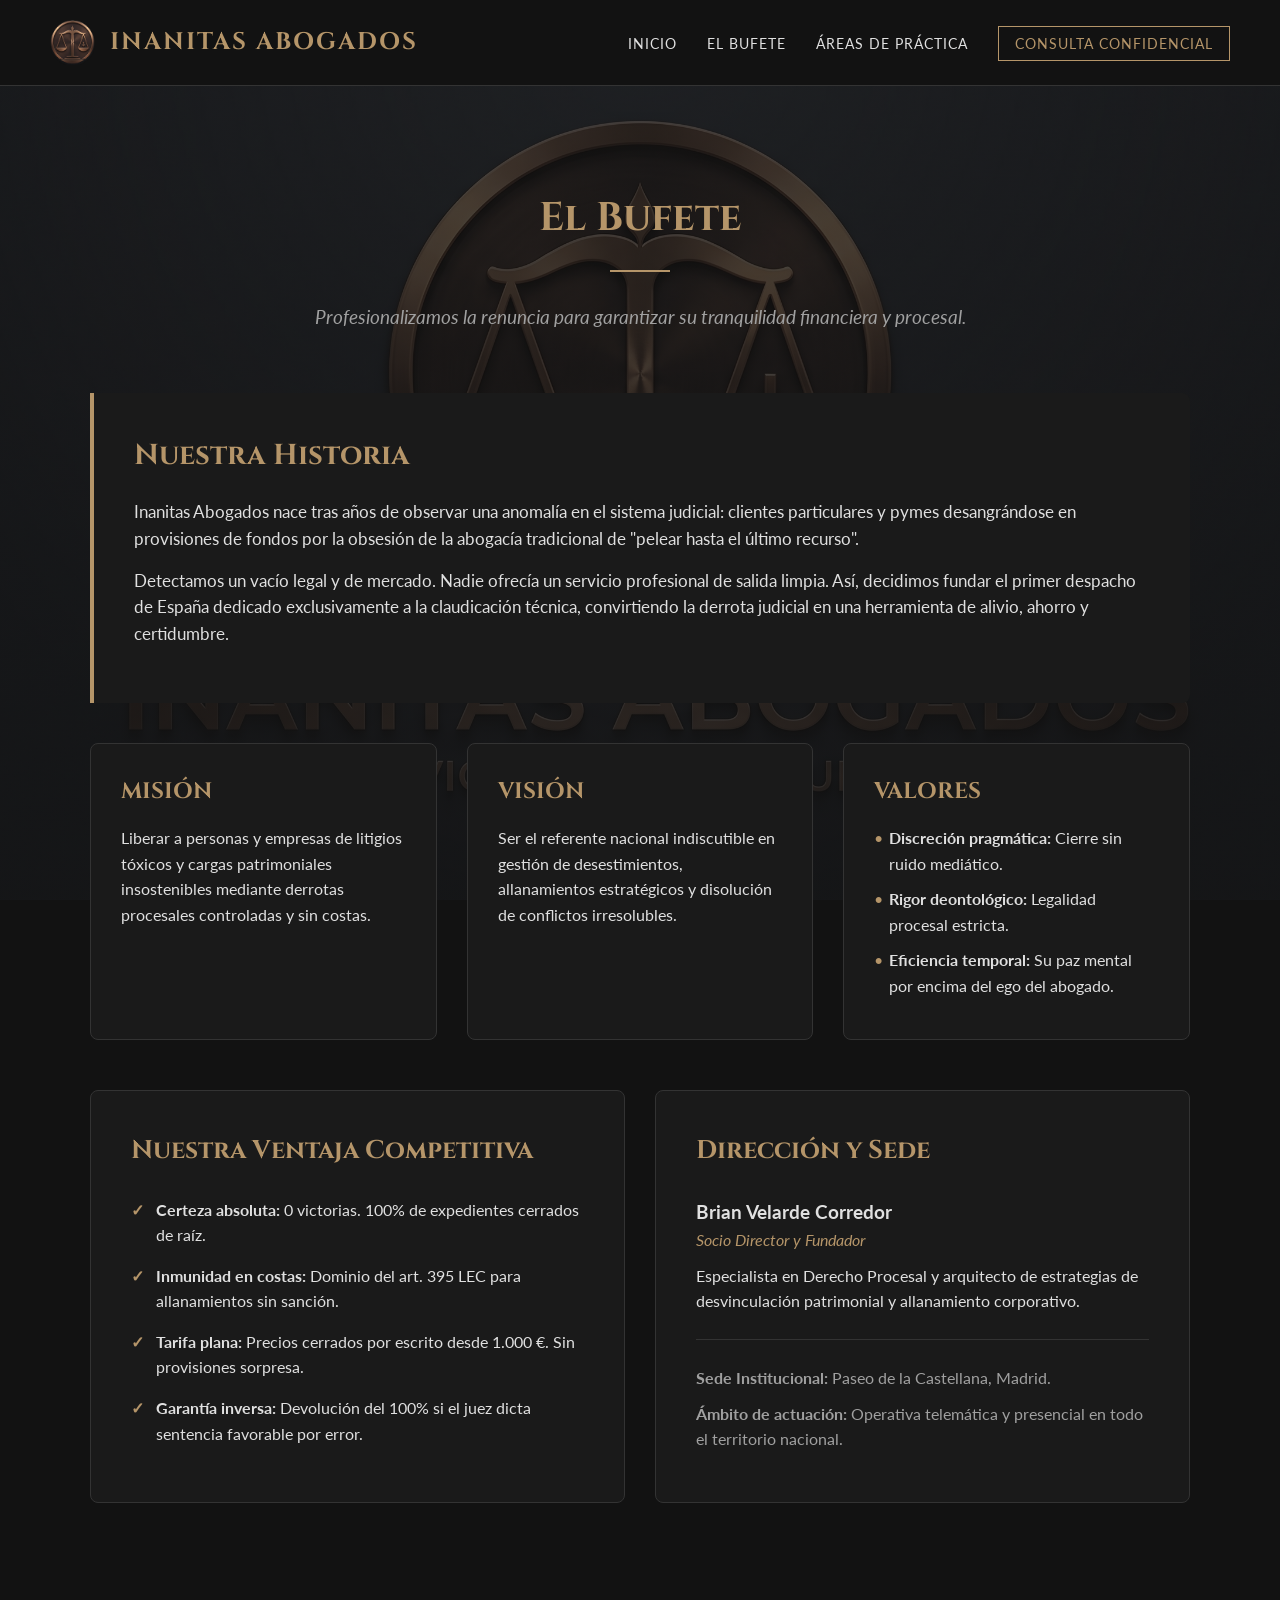
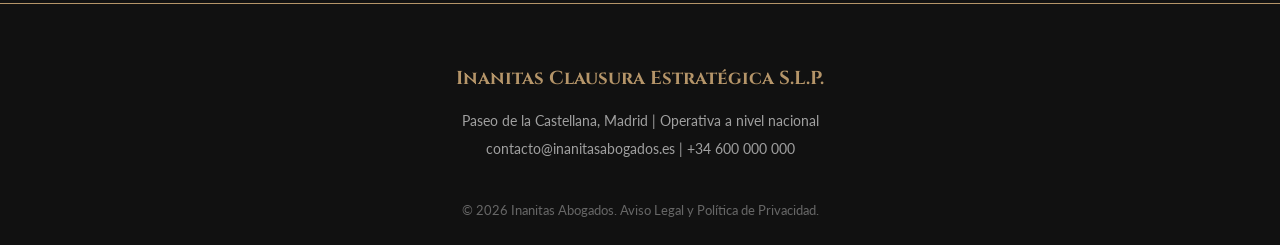
==== bufete.html @ 5c1c870c "Commit inicial proyecto completo." ====
<!DOCTYPE html>
<html lang="es">
<head>
    <meta charset="UTF-8">
    <meta name="viewport" content="width=device-width, initial-width=1.0">
    <title>El Bufete | Inanitas Abogados</title>
    <link rel="stylesheet" href="style.css">
    <link rel="icon" type="image/png" href="assets/logosinfondosge.png">
    <link rel="preconnect" href="https://fonts.googleapis.com">
    <link rel="preconnect" href="https://fonts.gstatic.com" crossorigin>
    <link href="https://fonts.googleapis.com/css2?family=Cinzel:wght@400;600;700&family=Lato:wght@300;400&display=swap" rel="stylesheet">
</head>
<body>
    <header class="navbar">
        <div class="logo">
            <img src="assets/logosinfondosge.png" alt="Logo Inanitas Abogados" class="logo-img">
            <span>INANITAS ABOGADOS</span>
        </div>
        
        <div class="menu-toggle" id="mobile-menu">
            <span class="bar"></span>
            <span class="bar"></span>
            <span class="bar"></span>
        </div>

        <nav id="nav-menu">
            <ul>
                <li><a href="index.html">Inicio</a></li>
                <li><a href="bufete.html">El Bufete</a></li>
                <li><a href="practica.html">Áreas de Práctica</a></li>
                <li><a href="contacto.html" class="btn-contacto">Consulta Confidencial</a></li>
            </ul>
        </nav>
    </header>

    <section class="bufete-section">
        <div class="container-large">
            <div class="section-header">
                <h2>El Bufete</h2>
                <hr class="separator">
                <p class="intro-text">Profesionalizamos la renuncia para garantizar su tranquilidad financiera y procesal.</p>
            </div>

            <div class="historia-container">
                <div class="historia-texto">
                    <h3>Nuestra Historia</h3>
                    <p>Inanitas Abogados nace tras años de observar una anomalía en el sistema judicial: clientes particulares y pymes desangrándose en provisiones de fondos por la obsesión de la abogacía tradicional de "pelear hasta el último recurso".</p>
                    <p>Detectamos un vacío legal y de mercado. Nadie ofrecía un servicio profesional de salida limpia. Así, decidimos fundar el primer despacho de España dedicado exclusivamente a la claudicación técnica, convirtiendo la derrota judicial en una herramienta de alivio, ahorro y certidumbre.</p>
                </div>
            </div>

            <div class="valores-grid">
                <div class="card-valor">
                    <h4>Misión</h4>
                    <p>Liberar a personas y empresas de litigios tóxicos y cargas patrimoniales insostenibles mediante derrotas procesales controladas y sin costas.</p>
                </div>
                <div class="card-valor">
                    <h4>Visión</h4>
                    <p>Ser el referente nacional indiscutible en gestión de desestimientos, allanamientos estratégicos y disolución de conflictos irresolubles.</p>
                </div>
                <div class="card-valor">
                    <h4>Valores</h4>
                    <ul class="lista-minimalista">
                        <li><strong>Discreción pragmática:</strong> Cierre sin ruido mediático.</li>
                        <li><strong>Rigor deontológico:</strong> Legalidad procesal estricta.</li>
                        <li><strong>Eficiencia temporal:</strong> Su paz mental por encima del ego del abogado.</li>
                    </ul>
                </div>
            </div>

            <div class="competitiva-equipo-grid">
                <div class="ventaja-caja">
                    <h3>Nuestra Ventaja Competitiva</h3>
                    <ul class="lista-check">
                        <li><strong>Certeza absoluta:</strong> 0 victorias. 100% de expedientes cerrados de raíz.</li>
                        <li><strong>Inmunidad en costas:</strong> Dominio del art. 395 LEC para allanamientos sin sanción.</li>
                        <li><strong>Tarifa plana:</strong> Precios cerrados por escrito desde 1.000 €. Sin provisiones sorpresa.</li>
                        <li><strong>Garantía inversa:</strong> Devolución del 100% si el juez dicta sentencia favorable por error.</li>
                    </ul>
                </div>
                
                <div class="equipo-caja">
                    <h3>Dirección y Sede</h3>
                    <div class="perfil-director">
                        <p><strong>Brian Velarde Corredor</strong></p>
                        <p class="cargo">Socio Director y Fundador</p>
                        <p class="bio">Especialista en Derecho Procesal y arquitecto de estrategias de desvinculación patrimonial y allanamiento corporativo.</p>
                    </div>
                    <div class="ubicacion-info">
                        <p><strong>Sede Institucional:</strong> Paseo de la Castellana, Madrid.</p>
                        <p><strong>Ámbito de actuación:</strong> Operativa telemática y presencial en todo el territorio nacional.</p>
                    </div>
                </div>
            </div>
        </div>
    </section>

    <footer id="contacto">
        <div class="container">
            <h3>Inanitas Clausura Estratégica S.L.P.</h3>
            <p>Paseo de la Castellana, Madrid | Operativa a nivel nacional</p>
            <p>contacto@inanitasabogados.es | +34 600 000 000</p>
            <p class="legales">&copy; 2026 Inanitas Abogados. Aviso Legal y Política de Privacidad.</p>
        </div>
    </footer>
    
    <script>
        document.addEventListener('DOMContentLoaded', function() {
            const mobileMenu = document.getElementById('mobile-menu');
            const navMenu = document.getElementById('nav-menu');

            if (mobileMenu && navMenu) {
                mobileMenu.addEventListener('click', function() {
                    navMenu.classList.toggle('activo');
                });
            }
        });
    </script>
</body>
</html>
---- style.css ----
:root {
    --bg-color: #121212;
    --surface-color: #1a1a1a;
    --text-primary: #e0e0e0;
    --text-secondary: #a0a0a0;
    --accent-gold: #b59569;
    --font-heading: 'Cinzel', serif;
    --font-body: 'Lato', sans-serif;
}

* {
    margin: 0;
    padding: 0;
    box-sizing: border-box;
}

body {
    background-color: var(--bg-color); 
    background-image: linear-gradient(rgba(18, 18, 18, 0.75), rgba(18, 18, 18, 0.85)), url('assets/logoconfondosge.jpeg');
    background-size: cover;
    background-position: center;
    background-attachment: fixed;
    background-repeat: no-repeat;
    
    color: var(--text-primary);
    font-family: var(--font-body);
    line-height: 1.6;
}

.navbar {
    display: flex;
    justify-content: space-between;
    align-items: center;
    padding: 20px 50px;
    background-color: rgba(18, 18, 18, 0.95);
    border-bottom: 1px solid #333;
    position: sticky;
    top: 0;
    z-index: 1000;
}

.menu-toggle {
    display: none;
    flex-direction: column;
    cursor: pointer;
    gap: 5px;
}

.menu-toggle .bar {
    width: 25px;
    height: 3px;
    background-color: var(--accent-gold);
    transition: all 0.3s ease;
}

.logo {
    display: flex;
    align-items: center;
    gap: 15px;
    font-family: var(--font-heading);
    font-size: 1.5rem;
    font-weight: 700;
    letter-spacing: 2px;
    color: var(--accent-gold);
}

.logo-img {
    height: 45px;
    width: auto;
    object-fit: contain;
}

nav ul {
    list-style: none;
    display: flex;
    gap: 30px;
    align-items: center;
}

nav a {
    color: var(--text-primary);
    text-decoration: none;
    font-size: 0.9rem;
    text-transform: uppercase;
    letter-spacing: 1px;
    transition: color 0.3s ease;
}

nav a:hover {
    color: var(--accent-gold);
}

.btn-contacto {
    border: 1px solid var(--accent-gold);
    padding: 8px 16px;
    color: var(--accent-gold);
}

.btn-contacto:hover {
    background-color: var(--accent-gold);
    color: var(--bg-color);
}

.hero-section {
    height: 80vh;
    display: flex;
    align-items: center;
    justify-content: center;
    text-align: center;
    background: linear-gradient(rgba(18,18,18,0.8), rgba(18,18,18,0.9)), url('assets/fondo-textura.jpg') center/cover;
    padding: 0 20px;
}

.hero-content h1 {
    font-family: var(--font-heading);
    font-size: 3.5rem;
    color: var(--accent-gold);
    margin-bottom: 15px;
    font-weight: 600;
}

.hero-content p {
    font-size: 1.5rem;
    margin-bottom: 10px;
    font-style: italic;
}

.hero-content .subtitle {
    font-size: 1.1rem;
    color: var(--text-secondary);
    margin-bottom: 40px;
    font-style: normal;
}

.btn-primary {
    background-color: var(--accent-gold);
    color: var(--bg-color);
    padding: 15px 30px;
    text-decoration: none;
    font-family: var(--font-heading);
    font-weight: bold;
    letter-spacing: 1px;
    transition: background 0.3s ease;
}

.btn-primary:hover {
    background-color: #d1b082;
}

.manifiesto-section {
    padding: 80px 20px;
    background-color: var(--surface-color);
    text-align: center;
}

.container {
    max-width: 800px;
    margin: 0 auto;
}

h2 {
    font-family: var(--font-heading);
    font-size: 2.5rem;
    color: var(--accent-gold);
    margin-bottom: 20px;
}

.separator {
    width: 60px;
    height: 2px;
    background-color: var(--accent-gold);
    margin: 0 auto 30px auto;
    border: none;
}

.manifiesto-section p {
    font-size: 1.1rem;
    margin-bottom: 20px;
    color: var(--text-secondary);
}

footer {
    padding: 60px 20px 20px;
    text-align: center;
    border-top: 1px solid var(--accent-gold);
    background-color: rgba(18, 18, 18, 0.98); 
    backdrop-filter: blur(10px); 
    -webkit-backdrop-filter: blur(10px);
}

footer h3 {
    font-family: var(--font-heading);
    color: var(--accent-gold);
    margin-bottom: 15px;
}

footer p {
    color: var(--text-secondary);
    font-size: 0.9rem;
    margin-bottom: 5px;
}

.legales {
    margin-top: 40px;
    font-size: 0.8rem;
    opacity: 0.6;
}

.bufete-section {
    padding: 100px 20px;
    background-color: var(--bg-color);
}

.container-large {
    max-width: 1100px;
    margin: 0 auto;
}

.section-header {
    text-align: center;
    margin-bottom: 60px;
}

.intro-text {
    font-size: 1.2rem;
    color: var(--text-secondary);
    font-style: italic;
}

.historia-container {
    background-color: var(--surface-color);
    padding: 40px;
    border-left: 4px solid var(--accent-gold);
    margin-bottom: 40px;
    border-radius: 0 8px 8px 0;
}

.historia-texto h3 {
    font-family: var(--font-heading);
    color: var(--accent-gold);
    font-size: 1.8rem;
    margin-bottom: 20px;
}

.historia-texto p {
    margin-bottom: 15px;
    color: var(--text-primary);
    font-size: 1.05rem;
}

.valores-grid {
    display: grid;
    grid-template-columns: repeat(auto-fit, minmax(300px, 1fr));
    gap: 30px;
    margin-bottom: 50px;
}

.card-valor {
    background-color: #1a1a1a;
    padding: 30px;
    border: 1px solid #333;
    border-radius: 8px;
    transition: transform 0.3s ease, border-color 0.3s ease;
}

.card-valor:hover {
    transform: translateY(-5px);
    border-color: var(--accent-gold);
}

.card-valor h4 {
    font-family: var(--font-heading);
    color: var(--accent-gold);
    font-size: 1.4rem;
    margin-bottom: 15px;
    text-transform: uppercase;
}

.lista-minimalista {
    list-style: none;
    padding: 0;
}

.lista-minimalista li {
    margin-bottom: 10px;
    padding-left: 15px;
    position: relative;
}

.lista-minimalista li::before {
    content: "•";
    color: var(--accent-gold);
    position: absolute;
    left: 0;
}

.competitiva-equipo-grid {
    display: grid;
    grid-template-columns: 1fr 1fr;
    gap: 30px;
}

.ventaja-caja, .equipo-caja {
    background-color: var(--surface-color);
    padding: 40px;
    border-radius: 8px;
    border: 1px solid #333;
}

.ventaja-caja h3, .equipo-caja h3 {
    font-family: var(--font-heading);
    color: var(--accent-gold);
    font-size: 1.6rem;
    margin-bottom: 25px;
}

.lista-check {
    list-style: none;
}

.lista-check li {
    margin-bottom: 15px;
    padding-left: 25px;
    position: relative;
}

.lista-check li::before {
    content: "✓";
    color: var(--accent-gold);
    position: absolute;
    left: 0;
    font-weight: bold;
}

.perfil-director {
    margin-bottom: 25px;
    padding-bottom: 25px;
    border-bottom: 1px solid #333;
}

.perfil-director strong {
    font-size: 1.2rem;
    color: var(--text-primary);
}

.perfil-director .cargo {
    color: var(--accent-gold);
    font-style: italic;
    margin-bottom: 10px;
}

.ubicacion-info p {
    margin-bottom: 10px;
    color: var(--text-secondary);
}

.practica-section {
    padding: 100px 20px;
    background-color: var(--bg-color);
}

.servicios-grid {
    display: grid;
    grid-template-columns: repeat(auto-fit, minmax(300px, 1fr));
    gap: 40px;
    margin-bottom: 80px;
}

.card-servicio {
    background-color: var(--surface-color);
    padding: 40px 30px;
    border-top: 3px solid var(--accent-gold);
    border-radius: 4px;
    text-align: center;
    box-shadow: 0 4px 15px rgba(0,0,0,0.3);
}

.servicio-icono {
    font-size: 2.5rem;
    margin-bottom: 20px;
    opacity: 0.8;
}

.card-servicio h3 {
    font-family: var(--font-heading);
    color: var(--accent-gold);
    font-size: 1.3rem;
    margin-bottom: 15px;
}

.card-servicio p {
    color: var(--text-secondary);
    font-size: 0.95rem;
    line-height: 1.6;
}

.honorarios-container {
    background-color: #161616;
    padding: 60px 40px;
    border-radius: 8px;
    border: 1px solid #2a2a2a;
}

.pricing-grid {
    display: grid;
    grid-template-columns: repeat(auto-fit, minmax(280px, 1fr));
    gap: 30px;
}

.pricing-card {
    background-color: var(--surface-color);
    padding: 40px 30px;
    border-radius: 6px;
    border: 1px solid #333;
    transition: transform 0.3s ease;
}

.pricing-card:hover {
    transform: translateY(-5px);
}

.pricing-card.destacada {
    border-color: var(--accent-gold);
    position: relative;
    box-shadow: 0 0 20px rgba(181, 149, 105, 0.1);
}

.pricing-card.destacada::before {
    content: "Más Solicitado";
    position: absolute;
    top: -12px;
    left: 50%;
    transform: translateX(-50%);
    background-color: var(--accent-gold);
    color: var(--bg-color);
    padding: 4px 12px;
    font-size: 0.8rem;
    font-weight: bold;
    border-radius: 20px;
    text-transform: uppercase;
}

.pricing-card h4 {
    font-family: var(--font-heading);
    color: var(--text-primary);
    font-size: 1.2rem;
    text-align: center;
    margin-bottom: 15px;
}

.precio {
    text-align: center;
    font-size: 2.2rem;
    font-weight: bold;
    color: var(--accent-gold);
    margin-bottom: 5px;
}

.precio span {
    font-size: 1.2rem;
    color: var(--text-secondary);
}

.precio-desc {
    text-align: center;
    font-size: 0.9rem;
    color: var(--text-secondary);
    margin-bottom: 25px;
    font-style: italic;
    border-bottom: 1px solid #333;
    padding-bottom: 20px;
}

.contacto-section {
    padding: 80px 20px;
    background-color: var(--bg-color);
    min-height: 80vh;
}

.container-small {
    max-width: 750px;
    margin: 0 auto;
}

.form-container {
    background-color: var(--surface-color);
    padding: 40px;
    border-radius: 8px;
    border: 1px solid #333;
    box-shadow: 0 10px 30px rgba(0,0,0,0.5);
}

.form-row {
    display: flex;
    gap: 20px;
}

.form-group {
    flex: 1;
    margin-bottom: 25px;
}

.form-group label {
    display: block;
    margin-bottom: 8px;
    color: var(--text-secondary);
    font-size: 0.9rem;
    text-transform: uppercase;
    letter-spacing: 1px;
}

.form-group input, 
.form-group select, 
.form-group textarea {
    width: 100%;
    padding: 12px 15px;
    background-color: #121212;
    border: 1px solid #444;
    border-radius: 4px;
    color: var(--text-primary);
    font-family: var(--font-body);
    font-size: 1rem;
    transition: border-color 0.3s ease, box-shadow 0.3s ease;
}

.form-group input:focus, 
.form-group select:focus, 
.form-group textarea:focus {
    outline: none;
    border-color: var(--accent-gold);
    box-shadow: 0 0 8px rgba(181, 149, 105, 0.2);
}

.char-counter {
    text-align: right;
    font-size: 0.8rem;
    color: var(--text-secondary);
    margin-top: 5px;
}

.exito-container {
    background-color: var(--surface-color);
    padding: 60px 40px;
    text-align: center;
    border-radius: 8px;
    border: 1px solid var(--accent-gold);
}

.icono-exito {
    font-size: 4rem;
    margin-bottom: 20px;
}

.exito-container h3 {
    font-family: var(--font-heading);
    color: var(--accent-gold);
    font-size: 1.8rem;
    margin-bottom: 15px;
}

.exito-container p {
    font-size: 1.1rem;
    color: var(--text-primary);
    line-height: 1.6;
}

@media (max-width: 600px) {
    .form-row {
        flex-direction: column;
        gap: 0;
    }
}

.hero-section,
.manifiesto-section,
.bufete-section,
.practica-section,
.contacto-section {
    background: transparent !important;
    background-color: transparent !important;
}

@media (max-width: 768px) {
    .navbar {
        flex-direction: row;
        justify-content: space-between;
        padding: 15px 20px;
        position: relative; 
    }
    
    .logo {
        flex-direction: row;
        font-size: 1.1rem;
        gap: 10px;
    }

    .logo-img {
        height: 30px;
    }

    .menu-toggle {
        display: flex;
    }

    nav {
        display: none; 
        position: absolute;
        top: 100%; 
        left: 0;
        width: 100%;
        background-color: rgba(18, 18, 18, 0.98);
        border-bottom: 1px solid var(--accent-gold);
        padding: 20px 0;
        box-shadow: 0 10px 20px rgba(0,0,0,0.5);
    }

    nav.activo {
        display: block;
    }

    nav ul {
        flex-direction: column;
        width: 100%;
        gap: 20px;
    }

    nav a {
        font-size: 1rem;
    }

    .hero-content h1 {
        font-size: 2.2rem;
    }

    .hero-content p {
        font-size: 1.1rem;
    }

    h2 {
        font-size: 1.8rem;
    }

    .bufete-section, 
    .practica-section, 
    .contacto-section, 
    .manifiesto-section {
        padding: 60px 15px;
    }

    .historia-container, 
    .ventaja-caja, 
    .equipo-caja, 
    .card-servicio, 
    .pricing-card, 
    .honorarios-container, 
    .form-container {
        padding: 25px 15px;
    }

    .competitiva-equipo-grid {
        grid-template-columns: 1fr;
    }
    
    .form-row {
        flex-direction: column;
        gap: 0;
    }

    footer {
        padding: 40px 15px 20px;
    }
}
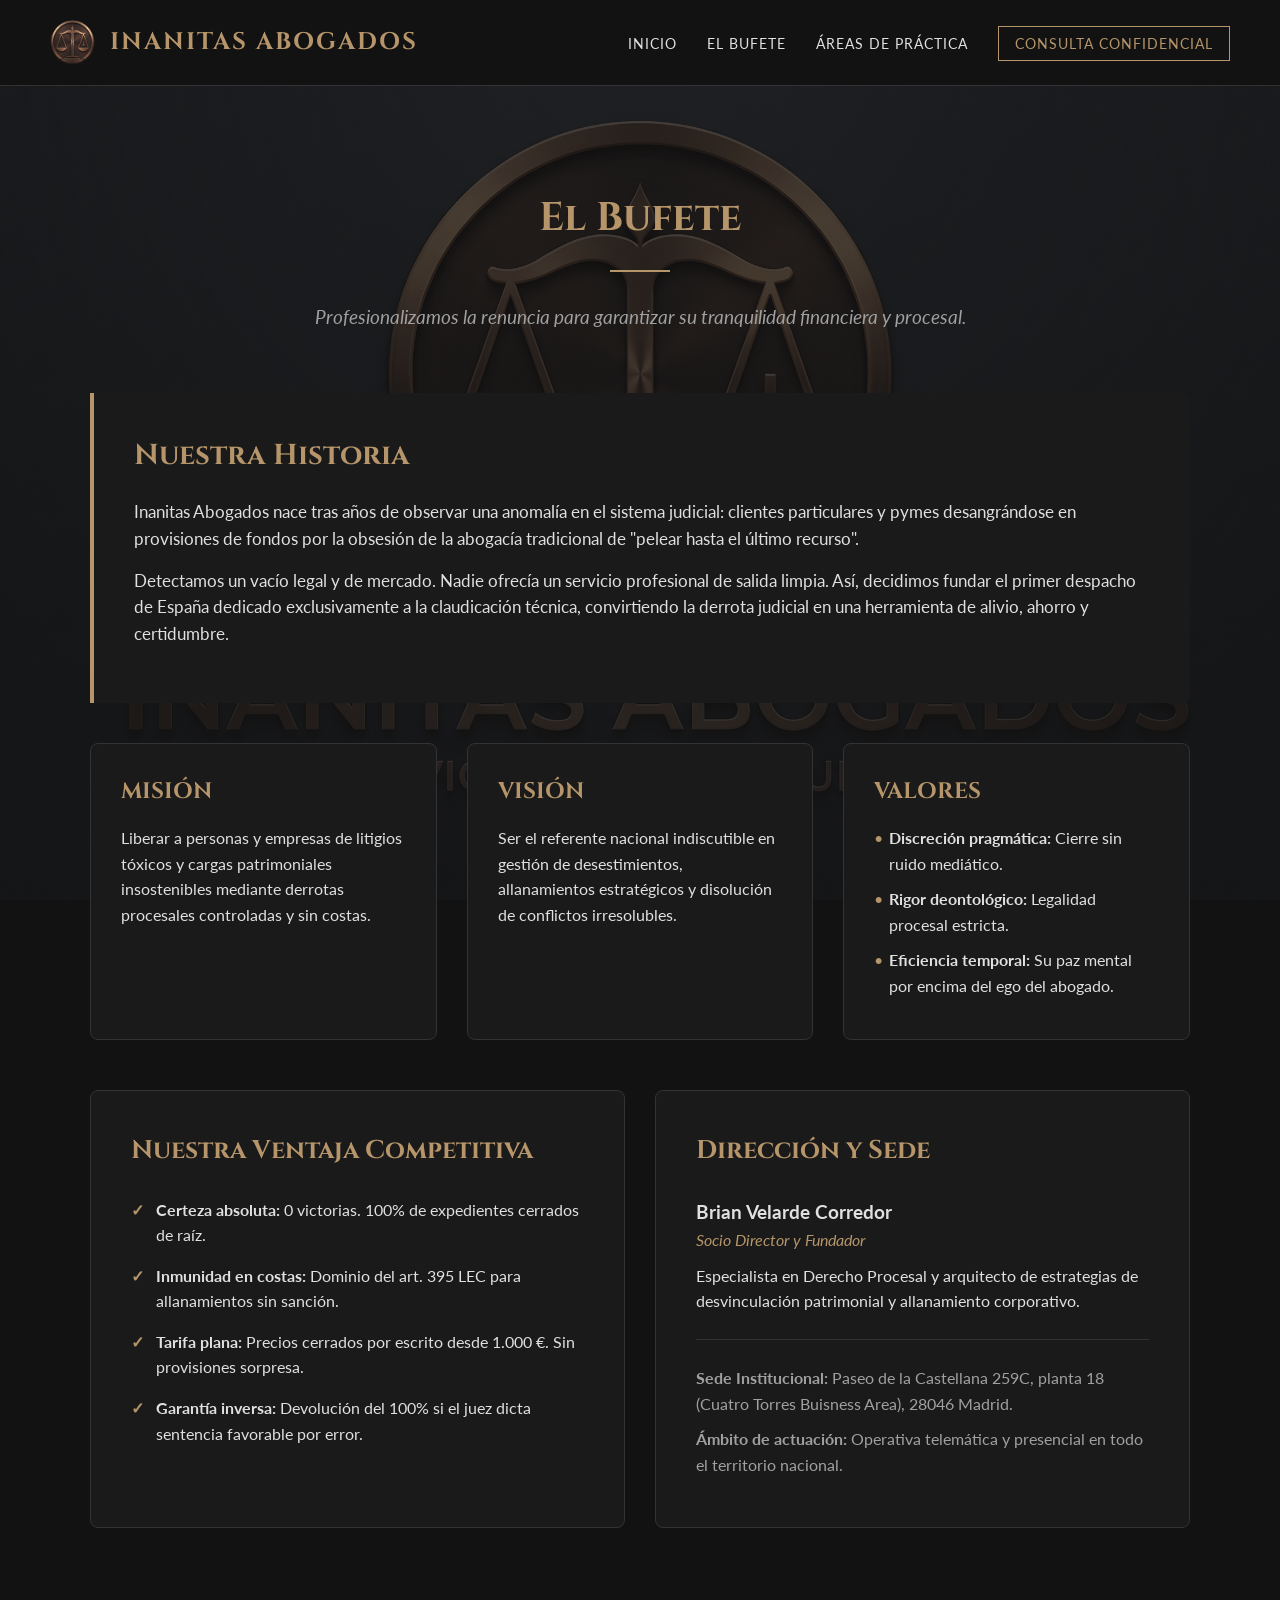
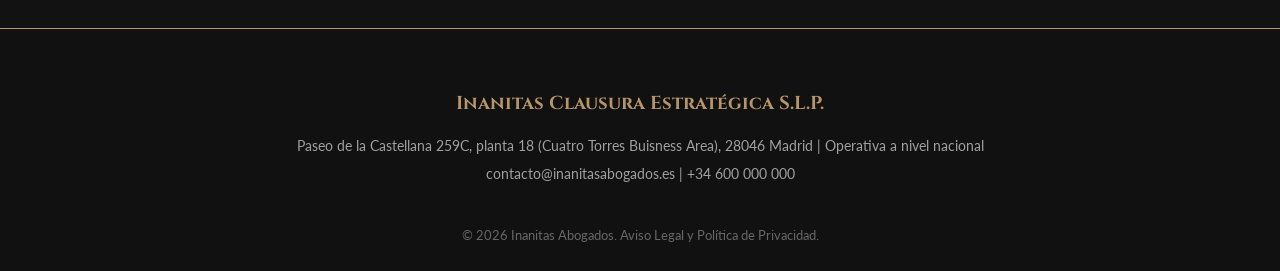
==== commit 3a508b5f: "Detalles Direccion Sede" ====
--- a/bufete.html
+++ b/bufete.html
@@ -87,7 +87,7 @@
                         <p class="bio">Especialista en Derecho Procesal y arquitecto de estrategias de desvinculación patrimonial y allanamiento corporativo.</p>
                     </div>
                     <div class="ubicacion-info">
-                        <p><strong>Sede Institucional:</strong> Paseo de la Castellana, Madrid.</p>
+                        <p><strong>Sede Institucional:</strong> Paseo de la Castellana 259C, planta 18 (Cuatro Torres Buisness Area), 28046 Madrid.</p>
                         <p><strong>Ámbito de actuación:</strong> Operativa telemática y presencial en todo el territorio nacional.</p>
                     </div>
                 </div>
@@ -98,7 +98,7 @@
     <footer id="contacto">
         <div class="container">
             <h3>Inanitas Clausura Estratégica S.L.P.</h3>
-            <p>Paseo de la Castellana, Madrid | Operativa a nivel nacional</p>
+            <p>Paseo de la Castellana 259C, planta 18 (Cuatro Torres Buisness Area), 28046 Madrid | Operativa a nivel nacional</p>
             <p>contacto@inanitasabogados.es | +34 600 000 000</p>
             <p class="legales">&copy; 2026 Inanitas Abogados. Aviso Legal y Política de Privacidad.</p>
         </div>
